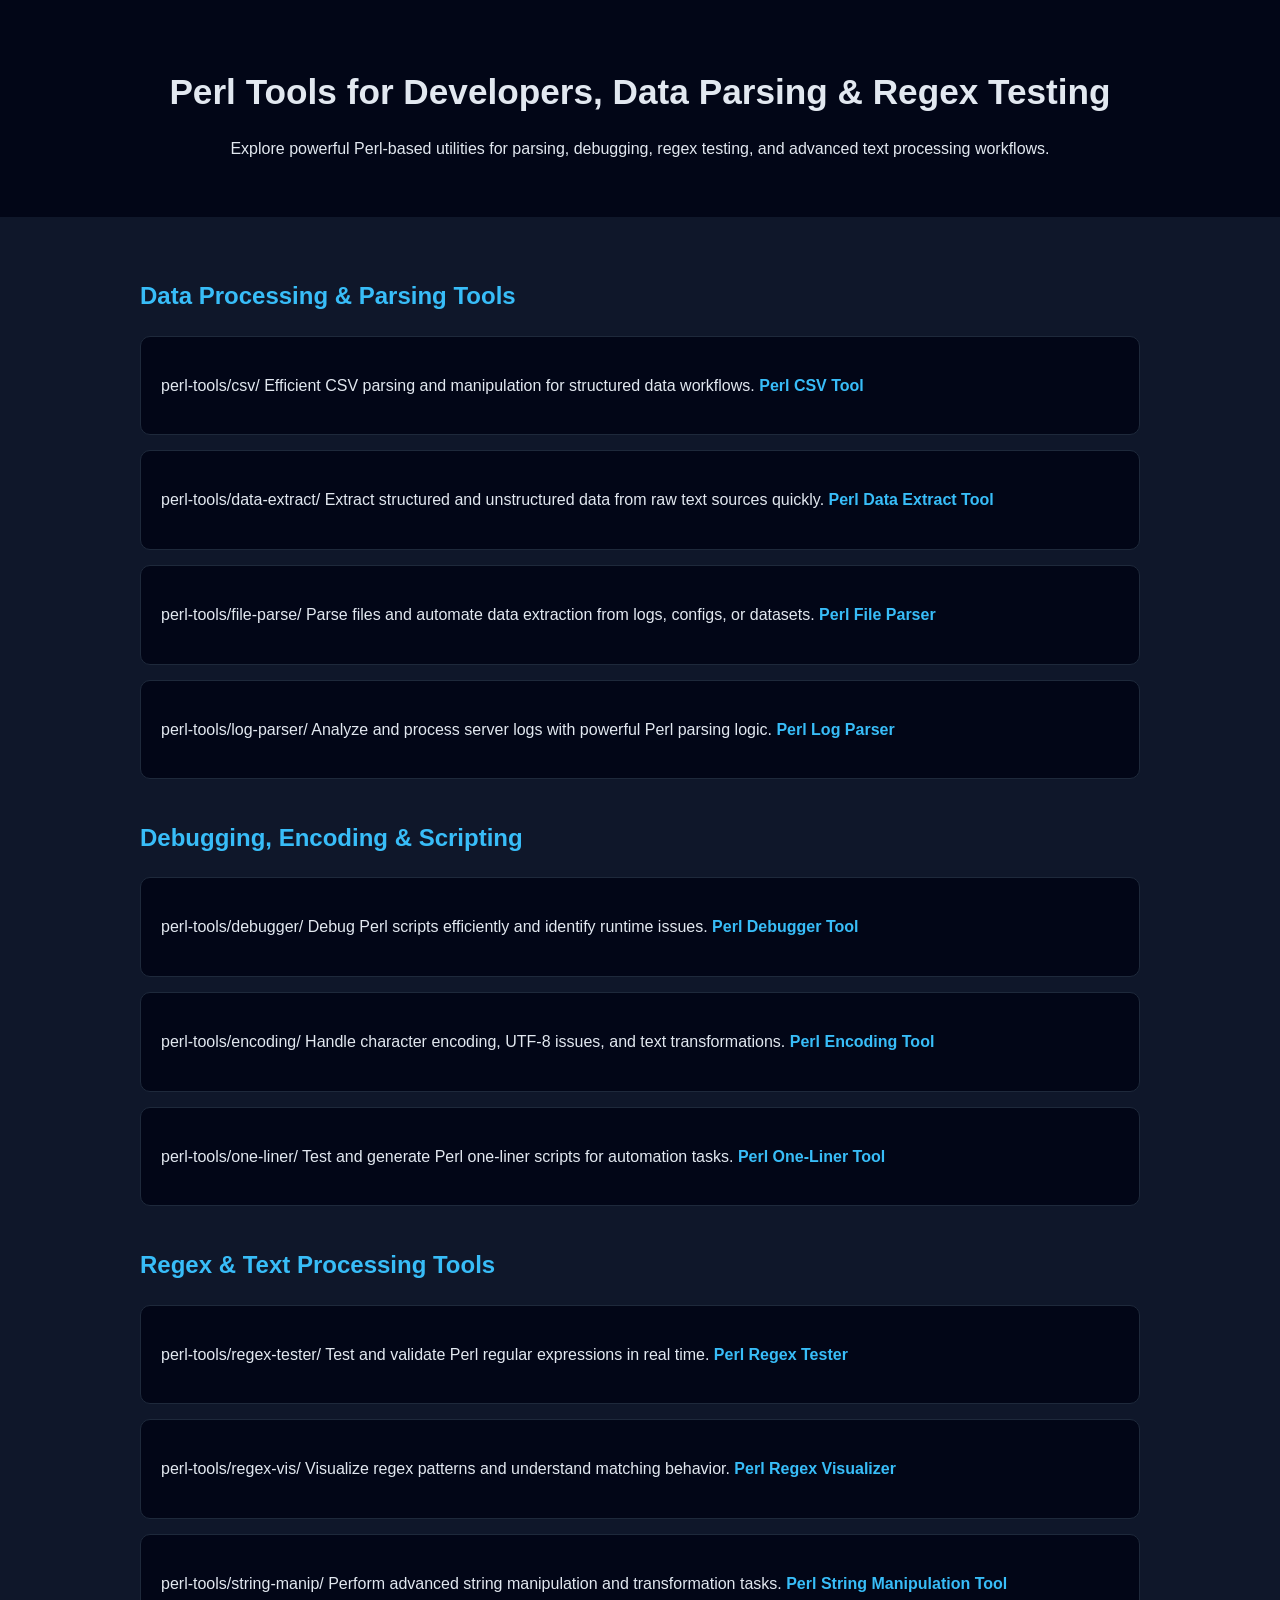
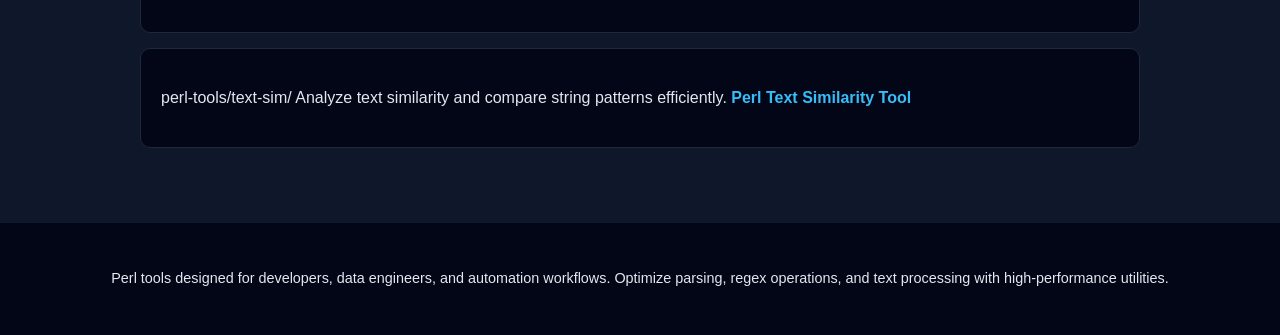
==== index.html @ 44eaa036 "Initial commit" ====
<!DOCTYPE html>
<html lang="en">
<head>
<meta charset="UTF-8">
<meta name="viewport" content="width=device-width, initial-scale=1.0">

<title>Perl Tools Online – Regex Tester, CSV Parser, Debugger & Text Processing Utilities</title>

<meta name="description" content="Advanced Perl tools for developers: regex tester, CSV parser, log analyzer, encoding utilities, and text processing tools. Optimize workflows with fast and powerful Perl utilities.">

<meta name="keywords" content="perl tools online, perl regex tester, perl csv parser, perl debugger tools, perl log parser, perl string manipulation, perl text similarity">

<meta name="google-site-verification" content="QMAlZVgw_jsHfCVlnfvifbkMZy5CKnLXh7m65vo1kLM" />

<style>
body {
    font-family: Arial, sans-serif;
    margin: 0;
    background: #0f172a;
    color: #e2e8f0;
    line-height: 1.6;
}

header {
    background: #020617;
    padding: 40px 20px;
    text-align: center;
}

h1 {
    font-size: 2.2rem;
    margin-bottom: 10px;
}

h2 {
    color: #38bdf8;
    margin-top: 40px;
}

main {
    max-width: 1000px;
    margin: auto;
    padding: 20px;
}

.tool {
    background: #020617;
    border: 1px solid #1e293b;
    padding: 20px;
    margin: 15px 0;
    border-radius: 10px;
    transition: 0.3s;
}

.tool:hover {
    border-color: #38bdf8;
    transform: translateY(-3px);
}

.tool a {
    color: #38bdf8;
    text-decoration: none;
    font-weight: bold;
}

.tool a:hover {
    text-decoration: underline;
}

footer {
    text-align: center;
    padding: 30px;
    font-size: 0.9rem;
    background: #020617;
    margin-top: 40px;
}
</style>

</head>

<body>

<header>
    <h1>Perl Tools for Developers, Data Parsing & Regex Testing</h1>
    <p>Explore powerful Perl-based utilities for parsing, debugging, regex testing, and advanced text processing workflows.</p>
</header>

<main>

<section>
<h2>Data Processing & Parsing Tools</h2>

<div class="tool">
<p>
perl-tools/csv/
Efficient CSV parsing and manipulation for structured data workflows.
<a href="perl-tools/csv/">Perl CSV Tool</a>
</p>
</div>

<div class="tool">
<p>
perl-tools/data-extract/
Extract structured and unstructured data from raw text sources quickly.
<a href="perl-tools/data-extract/">Perl Data Extract Tool</a>
</p>
</div>

<div class="tool">
<p>
perl-tools/file-parse/
Parse files and automate data extraction from logs, configs, or datasets.
<a href="perl-tools/file-parse/">Perl File Parser</a>
</p>
</div>

<div class="tool">
<p>
perl-tools/log-parser/
Analyze and process server logs with powerful Perl parsing logic.
<a href="perl-tools/log-parser/">Perl Log Parser</a>
</p>
</div>

</section>

<section>
<h2>Debugging, Encoding & Scripting</h2>

<div class="tool">
<p>
perl-tools/debugger/
Debug Perl scripts efficiently and identify runtime issues.
<a href="perl-tools/debugger/">Perl Debugger Tool</a>
</p>
</div>

<div class="tool">
<p>
perl-tools/encoding/
Handle character encoding, UTF-8 issues, and text transformations.
<a href="perl-tools/encoding/">Perl Encoding Tool</a>
</p>
</div>

<div class="tool">
<p>
perl-tools/one-liner/
Test and generate Perl one-liner scripts for automation tasks.
<a href="perl-tools/one-liner/">Perl One-Liner Tool</a>
</p>
</div>

</section>

<section>
<h2>Regex & Text Processing Tools</h2>

<div class="tool">
<p>
perl-tools/regex-tester/
Test and validate Perl regular expressions in real time.
<a href="perl-tools/regex-tester/">Perl Regex Tester</a>
</p>
</div>

<div class="tool">
<p>
perl-tools/regex-vis/
Visualize regex patterns and understand matching behavior.
<a href="perl-tools/regex-vis/">Perl Regex Visualizer</a>
</p>
</div>

<div class="tool">
<p>
perl-tools/string-manip/
Perform advanced string manipulation and transformation tasks.
<a href="perl-tools/string-manip/">Perl String Manipulation Tool</a>
</p>
</div>

<div class="tool">
<p>
perl-tools/text-sim/
Analyze text similarity and compare string patterns efficiently.
<a href="perl-tools/text-sim/">Perl Text Similarity Tool</a>
</p>
</div>

</section>

</main>

<footer>
<p>Perl tools designed for developers, data engineers, and automation workflows. Optimize parsing, regex operations, and text processing with high-performance utilities.</p>
</footer>

</body>
</html>
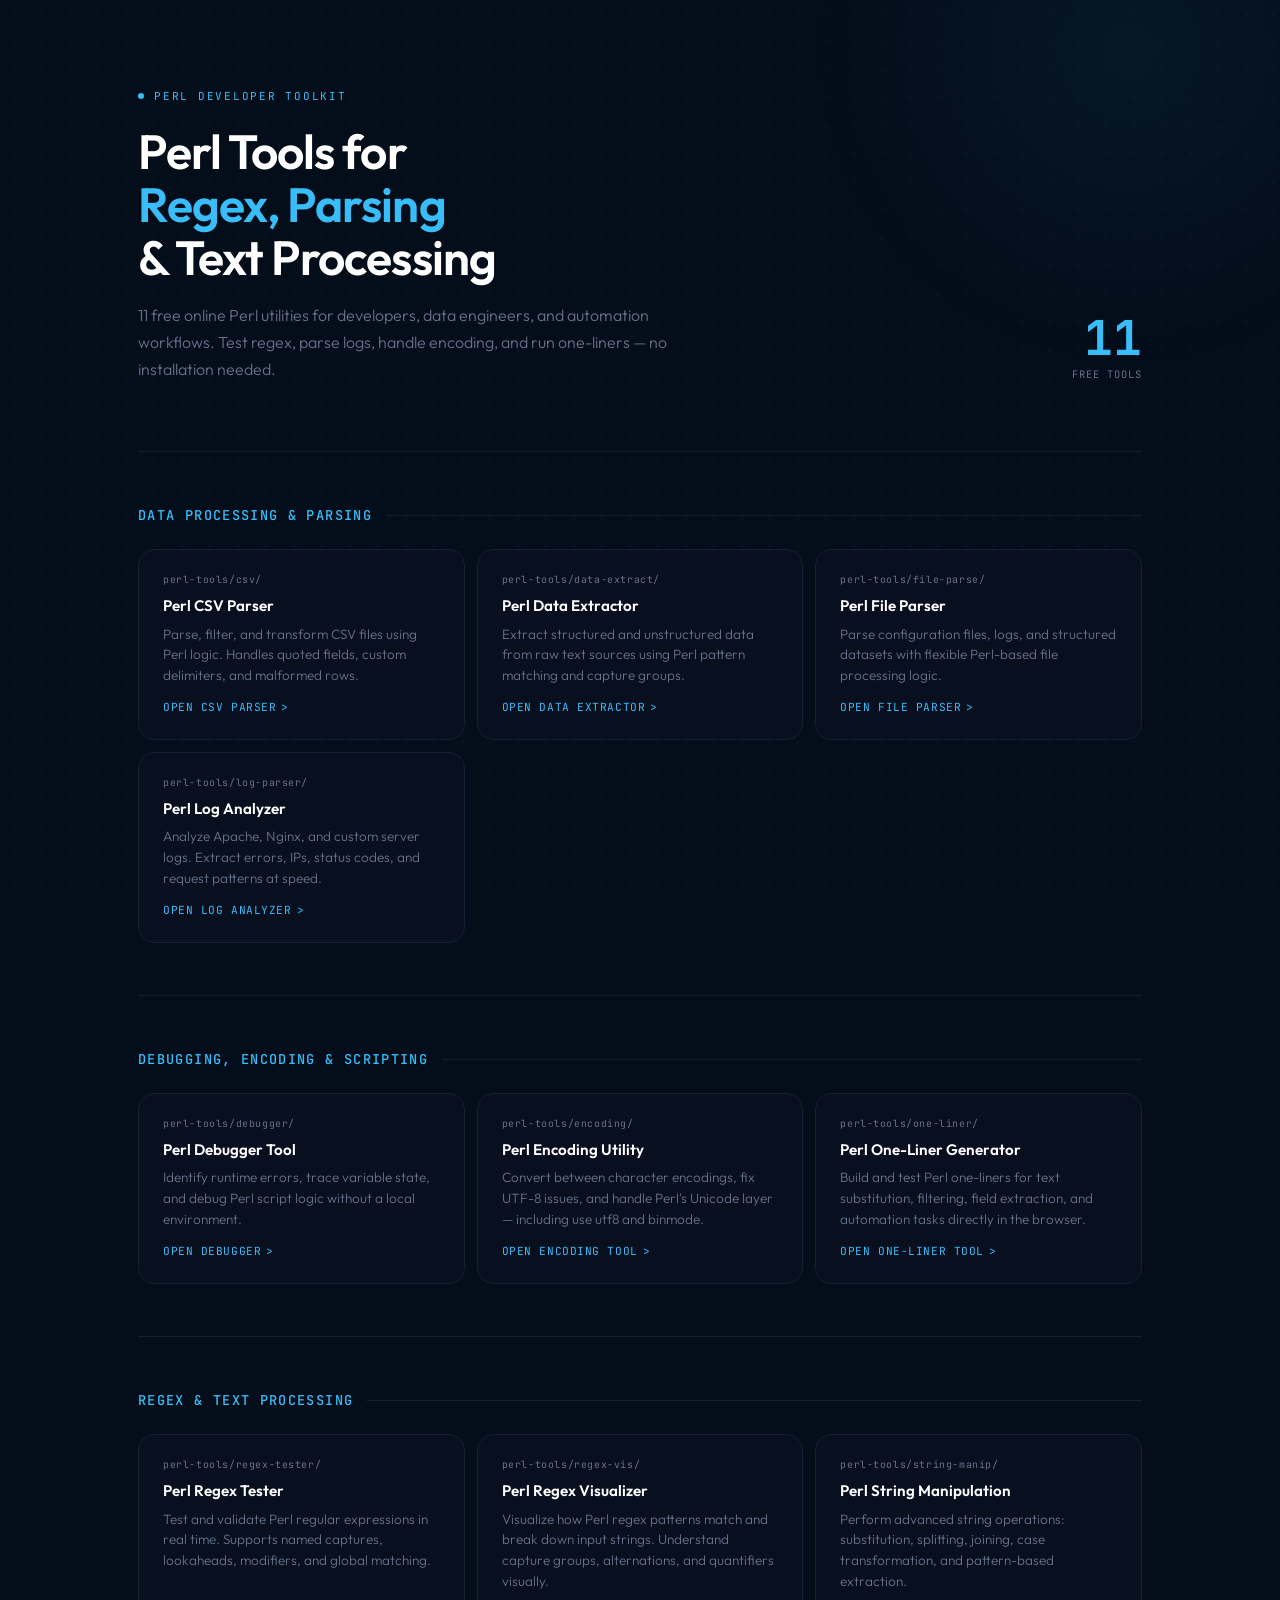
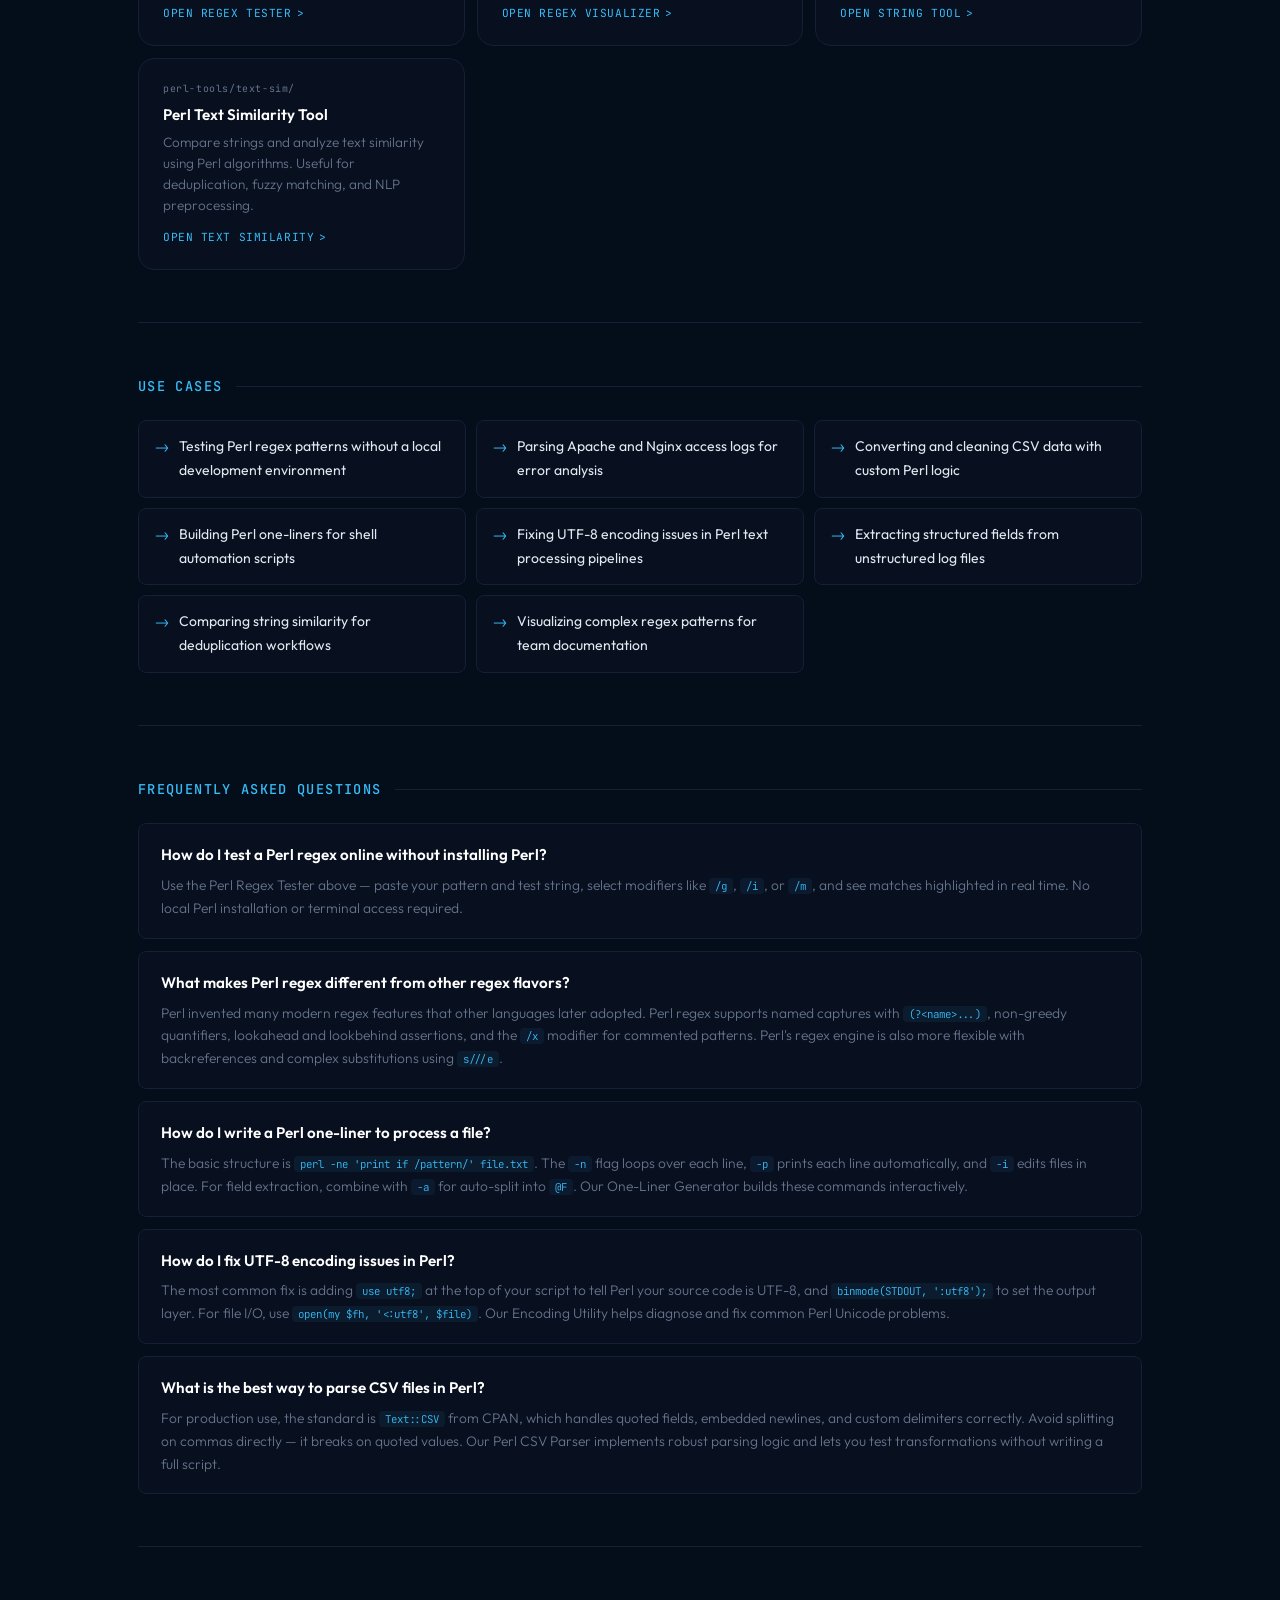
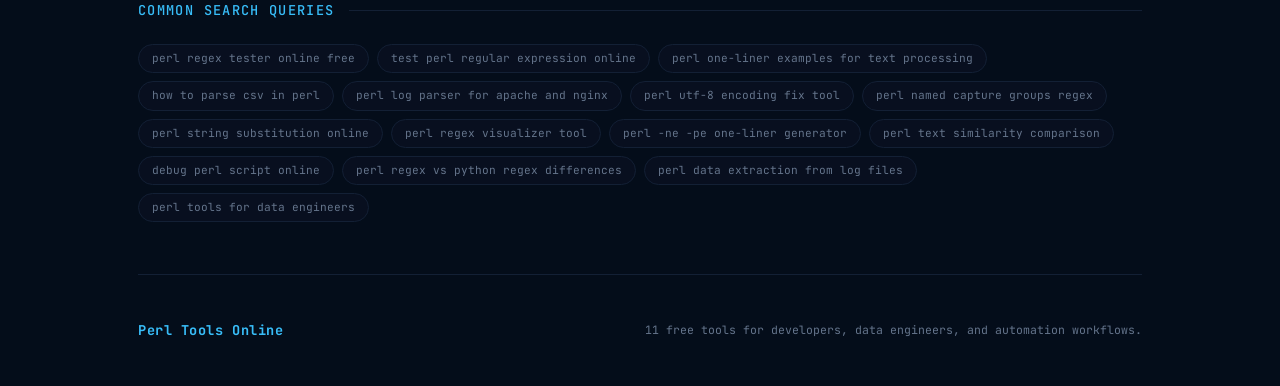
==== commit 7a4f4715: "Actualizar index.html" ====
--- a/index.html
+++ b/index.html
@@ -1,200 +1,662 @@
 <!DOCTYPE html>
+
 <html lang="en">
 <head>
 <meta charset="UTF-8">
 <meta name="viewport" content="width=device-width, initial-scale=1.0">
 
-<title>Perl Tools Online – Regex Tester, CSV Parser, Debugger & Text Processing Utilities</title>
-
-<meta name="description" content="Advanced Perl tools for developers: regex tester, CSV parser, log analyzer, encoding utilities, and text processing tools. Optimize workflows with fast and powerful Perl utilities.">
-
-<meta name="keywords" content="perl tools online, perl regex tester, perl csv parser, perl debugger tools, perl log parser, perl string manipulation, perl text similarity">
-
-<meta name="google-site-verification" content="QMAlZVgw_jsHfCVlnfvifbkMZy5CKnLXh7m65vo1kLM" />
+<title>Perl Tools Online – Regex Tester, CSV Parser, Log Analyzer & Text Processing Utilities</title>
+<meta name="description" content="Free online Perl tools for developers: test Perl regex in real time, parse CSV files, analyze server logs, debug scripts, handle encoding, and run one-liners. No installation required.">
+<meta name="keywords" content="perl tools online, perl regex tester, perl csv parser, perl log parser, perl debugger online, perl one-liner generator, perl string manipulation, perl text similarity, perl encoding tool, perl regex visualizer, online perl interpreter, test perl regex online free">
+
+<meta name="google-site-verification" content="PkLa_ViOo6FAHpvh8SacceMb95o9tePRdrqLNBz9X1M" />
+
+<meta property="og:title" content="Perl Tools Online - Regex Tester, CSV Parser, Log Analyzer and More">
+<meta property="og:description" content="11 free Perl tools for developers: regex testing, CSV parsing, log analysis, encoding, one-liners, and text processing. No installation required.">
+<meta property="og:type" content="website">
+
+<link rel="preconnect" href="https://fonts.googleapis.com">
+<link rel="preconnect" href="https://fonts.gstatic.com" crossorigin>
+<link href="https://fonts.googleapis.com/css2?family=JetBrains+Mono:wght@400;500;700&family=Outfit:wght@300;400;500;600&display=swap" rel="stylesheet">
 
 <style>
+:root {
+    --bg:        #040d1a;
+    --surface:   #080f1f;
+    --surface-2: #0c1628;
+    --border:    #132035;
+    --border-hi: #38bdf840;
+    --accent:    #38bdf8;
+    --accent-2:  #7dd3fc;
+    --accent-dim: rgba(56,189,248,.07);
+    --text:      #e2e8f0;
+    --muted:     #64748b;
+    --success:   #34d399;
+    --warning:   #fbbf24;
+    --danger:    #f87171;
+
+    --font-display: "Outfit", sans-serif;
+    --font-mono:    "JetBrains Mono", monospace;
+    --radius:    8px;
+    --radius-lg: 16px;
+    --transition: 220ms cubic-bezier(.4,0,.2,1);
+}
+
+*, *::before, *::after { box-sizing: border-box; margin: 0; padding: 0; }
+html { scroll-behavior: smooth; }
+
 body {
-    font-family: Arial, sans-serif;
-    margin: 0;
-    background: #0f172a;
-    color: #e2e8f0;
-    line-height: 1.6;
-}
-
+    background: var(--bg);
+    color: var(--text);
+    font-family: var(--font-display);
+    font-size: 16px;
+    line-height: 1.7;
+    min-height: 100vh;
+    overflow-x: hidden;
+}
+
+/* dot matrix background */
+body::before {
+    content: "";
+    position: fixed;
+    inset: 0;
+    background-image: radial-gradient(circle, rgba(56,189,248,.06) 1px, transparent 1px);
+    background-size: 28px 28px;
+    pointer-events: none;
+    z-index: 0;
+}
+
+body::after {
+    content: "";
+    position: fixed;
+    top: -300px;
+    right: -200px;
+    width: 700px;
+    height: 700px;
+    background: radial-gradient(ellipse at center, rgba(56,189,248,.06) 0%, transparent 65%);
+    pointer-events: none;
+    z-index: 0;
+}
+
+.wrapper {
+    position: relative;
+    z-index: 1;
+    max-width: 1060px;
+    margin: 0 auto;
+    padding: 0 28px;
+}
+
+/* HEADER */
 header {
-    background: #020617;
-    padding: 40px 20px;
-    text-align: center;
-}
-
-h1 {
-    font-size: 2.2rem;
-    margin-bottom: 10px;
-}
-
-h2 {
-    color: #38bdf8;
-    margin-top: 40px;
-}
-
-main {
-    max-width: 1000px;
-    margin: auto;
-    padding: 20px;
+    padding: 80px 0 68px;
+    border-bottom: 1px solid var(--border);
+    animation: fadeUp .6s ease both;
+}
+
+.header-inner {
+    display: flex;
+    align-items: flex-end;
+    justify-content: space-between;
+    gap: 40px;
+    flex-wrap: wrap;
+}
+
+.header-left { max-width: 680px; }
+
+.header-eyebrow {
+    display: inline-flex;
+    align-items: center;
+    gap: 10px;
+    font-family: var(--font-mono);
+    font-size: 11px;
+    letter-spacing: .16em;
+    text-transform: uppercase;
+    color: var(--accent);
+    margin-bottom: 20px;
+}
+
+.eyebrow-dot {
+    width: 6px;
+    height: 6px;
+    border-radius: 50%;
+    background: var(--accent);
+    animation: blink 2s ease-in-out infinite;
+}
+
+@keyframes blink {
+    0%, 100% { opacity: 1; }
+    50%       { opacity: .2; }
+}
+
+header h1 {
+    font-family: var(--font-display);
+    font-size: clamp(1.9rem, 4.5vw, 3rem);
+    font-weight: 600;
+    line-height: 1.1;
+    letter-spacing: -.02em;
+    color: #fff;
+    margin-bottom: 18px;
+}
+
+header h1 .hl { color: var(--accent); }
+
+header p {
+    font-size: 1rem;
+    color: var(--muted);
+    font-weight: 300;
+    max-width: 540px;
+}
+
+/* tool count badge */
+.tool-count {
+    display: flex;
+    flex-direction: column;
+    align-items: flex-end;
+    gap: 4px;
+    flex-shrink: 0;
+}
+
+.count-num {
+    font-family: var(--font-mono);
+    font-size: 3rem;
+    font-weight: 700;
+    color: var(--accent);
+    line-height: 1;
+}
+
+.count-label {
+    font-family: var(--font-mono);
+    font-size: .65rem;
+    letter-spacing: .1em;
+    text-transform: uppercase;
+    color: var(--muted);
+}
+
+/* SECTIONS */
+section {
+    padding: 52px 0;
+    border-bottom: 1px solid var(--border);
+    animation: fadeUp .6s ease both;
+}
+
+section:nth-of-type(1) { animation-delay: .08s; }
+section:nth-of-type(2) { animation-delay: .14s; }
+section:nth-of-type(3) { animation-delay: .20s; }
+section:nth-of-type(4) { animation-delay: .26s; }
+section:nth-of-type(5) { animation-delay: .32s; }
+section:nth-of-type(6) { animation-delay: .38s; }
+section:last-of-type   { border-bottom: none; }
+
+.section-header {
+    display: flex;
+    align-items: center;
+    gap: 14px;
+    margin-bottom: 22px;
+}
+
+.section-header h2 {
+    font-family: var(--font-mono);
+    font-size: .85rem;
+    font-weight: 500;
+    letter-spacing: .1em;
+    text-transform: uppercase;
+    color: var(--accent);
+    white-space: nowrap;
+}
+
+.section-rule {
+    flex: 1;
+    height: 1px;
+    background: var(--border);
+}
+
+/* TOOLS GRID */
+.tools-grid {
+    display: grid;
+    grid-template-columns: repeat(auto-fill, minmax(280px, 1fr));
+    gap: 12px;
 }
 
 .tool {
-    background: #020617;
-    border: 1px solid #1e293b;
-    padding: 20px;
-    margin: 15px 0;
-    border-radius: 10px;
-    transition: 0.3s;
+    background: var(--surface);
+    border: 1px solid var(--border);
+    border-radius: var(--radius-lg);
+    padding: 22px 24px;
+    display: flex;
+    flex-direction: column;
+    gap: 8px;
+    position: relative;
+    overflow: hidden;
+    text-decoration: none;
+    color: inherit;
+    transition: border-color var(--transition), transform var(--transition), box-shadow var(--transition);
+}
+
+.tool::before {
+    content: "";
+    position: absolute;
+    top: 0; left: 0; right: 0;
+    height: 1px;
+    background: linear-gradient(90deg, transparent, var(--accent), transparent);
+    opacity: 0;
+    transition: opacity var(--transition);
 }
 
 .tool:hover {
-    border-color: #38bdf8;
+    border-color: rgba(56,189,248,.35);
     transform: translateY(-3px);
-}
-
-.tool a {
-    color: #38bdf8;
-    text-decoration: none;
-    font-weight: bold;
-}
-
-.tool a:hover {
-    text-decoration: underline;
-}
-
+    box-shadow: 0 12px 40px rgba(0,0,0,.5);
+}
+
+.tool:hover::before { opacity: 1; }
+
+.tool-path {
+    font-family: var(--font-mono);
+    font-size: .62rem;
+    letter-spacing: .06em;
+    color: var(--muted);
+}
+
+.tool-name {
+    font-size: .95rem;
+    font-weight: 600;
+    color: #fff;
+    line-height: 1.2;
+}
+
+.tool-desc {
+    font-size: .845rem;
+    color: var(--muted);
+    font-weight: 300;
+    flex: 1;
+    line-height: 1.55;
+}
+
+.tool-cta {
+    display: inline-flex;
+    align-items: center;
+    gap: 5px;
+    font-family: var(--font-mono);
+    font-size: .7rem;
+    letter-spacing: .05em;
+    text-transform: uppercase;
+    color: var(--accent);
+    margin-top: 4px;
+    transition: gap var(--transition);
+}
+
+.tool-cta::after {
+    content: ">";
+    transition: transform var(--transition);
+}
+
+.tool:hover .tool-cta { gap: 9px; }
+.tool:hover .tool-cta::after { transform: translateX(3px); }
+
+/* USE CASES */
+.use-grid {
+    display: grid;
+    grid-template-columns: repeat(auto-fill, minmax(260px, 1fr));
+    gap: 10px;
+}
+
+.use-item {
+    display: flex;
+    gap: 10px;
+    align-items: flex-start;
+    background: var(--surface);
+    border: 1px solid var(--border);
+    border-radius: var(--radius);
+    padding: 14px 16px;
+    font-size: .875rem;
+    color: var(--text);
+    transition: border-color var(--transition);
+}
+
+.use-item:hover { border-color: rgba(56,189,248,.25); }
+
+.use-arrow {
+    color: var(--accent);
+    font-family: var(--font-mono);
+    font-size: .75rem;
+    flex-shrink: 0;
+    margin-top: 3px;
+}
+
+/* FAQ */
+.faq-list { display: flex; flex-direction: column; gap: 12px; }
+
+.faq-item {
+    background: var(--surface);
+    border: 1px solid var(--border);
+    border-radius: var(--radius);
+    padding: 18px 22px;
+    transition: border-color var(--transition);
+}
+
+.faq-item:hover { border-color: rgba(56,189,248,.25); }
+
+.faq-q {
+    font-size: .95rem;
+    font-weight: 600;
+    color: #fff;
+    margin-bottom: 6px;
+}
+
+.faq-a {
+    font-size: .865rem;
+    color: var(--muted);
+    font-weight: 300;
+    line-height: 1.65;
+}
+
+.faq-a code {
+    font-family: var(--font-mono);
+    font-size: .78em;
+    color: var(--accent);
+    background: var(--accent-dim);
+    border-radius: 4px;
+    padding: 1px 6px;
+}
+
+/* LONG-TAIL TAGS */
+.tag-cloud {
+    display: flex;
+    flex-wrap: wrap;
+    gap: 8px;
+}
+
+.tag {
+    font-family: var(--font-mono);
+    font-size: .7rem;
+    color: var(--muted);
+    background: var(--surface);
+    border: 1px solid var(--border);
+    border-radius: 100px;
+    padding: 4px 13px;
+    cursor: default;
+    transition: color var(--transition), border-color var(--transition), background var(--transition);
+}
+
+.tag:hover {
+    color: var(--accent);
+    border-color: rgba(56,189,248,.3);
+    background: var(--accent-dim);
+}
+
+/* FOOTER */
 footer {
-    text-align: center;
-    padding: 30px;
-    font-size: 0.9rem;
-    background: #020617;
-    margin-top: 40px;
+    padding: 44px 0;
+    border-top: 1px solid var(--border);
+    position: relative;
+    z-index: 1;
+}
+
+.footer-inner {
+    display: flex;
+    align-items: center;
+    justify-content: space-between;
+    gap: 16px;
+    flex-wrap: wrap;
+}
+
+.footer-brand {
+    font-family: var(--font-mono);
+    font-size: .85rem;
+    font-weight: 700;
+    color: var(--accent);
+    letter-spacing: .04em;
+}
+
+footer p {
+    font-family: var(--font-mono);
+    font-size: .72rem;
+    color: var(--muted);
+}
+
+/* ANIMATIONS */
+@keyframes fadeUp {
+    from { opacity: 0; transform: translateY(16px); }
+    to   { opacity: 1; transform: translateY(0); }
+}
+
+@media (max-width: 640px) {
+    header { padding: 52px 0 44px; }
+    .header-inner { flex-direction: column; align-items: flex-start; }
+    .tool-count { align-items: flex-start; }
+    .tools-grid { grid-template-columns: 1fr; }
+    .use-grid   { grid-template-columns: 1fr; }
 }
 </style>
 
 </head>
 
 <body>
-
+<div class="wrapper">
+
+<!-- HEADER -->
 <header>
-    <h1>Perl Tools for Developers, Data Parsing & Regex Testing</h1>
-    <p>Explore powerful Perl-based utilities for parsing, debugging, regex testing, and advanced text processing workflows.</p>
+    <div class="header-inner">
+        <div class="header-left">
+            <div class="header-eyebrow">
+                <span class="eyebrow-dot"></span>
+                Perl Developer Toolkit
+            </div>
+            <h1>
+                Perl Tools for<br>
+                <span class="hl">Regex, Parsing</span><br>
+                &amp; Text Processing
+            </h1>
+            <p>
+                11 free online Perl utilities for developers, data engineers, and automation workflows.
+                Test regex, parse logs, handle encoding, and run one-liners — no installation needed.
+            </p>
+        </div>
+        <div class="tool-count">
+            <span class="count-num">11</span>
+            <span class="count-label">Free tools</span>
+        </div>
+    </div>
 </header>
 
-<main>
-
+<!-- DATA PROCESSING -->
 <section>
-<h2>Data Processing & Parsing Tools</h2>
-
-<div class="tool">
-<p>
-perl-tools/csv/
-Efficient CSV parsing and manipulation for structured data workflows.
-<a href="perl-tools/csv/">Perl CSV Tool</a>
-</p>
+    <div class="section-header">
+        <h2>Data Processing &amp; Parsing</h2>
+        <span class="section-rule"></span>
+    </div>
+    <div class="tools-grid">
+
+        <a class="tool" href="perl-tools/csv/">
+            <span class="tool-path">perl-tools/csv/</span>
+            <span class="tool-name">Perl CSV Parser</span>
+            <span class="tool-desc">Parse, filter, and transform CSV files using Perl logic. Handles quoted fields, custom delimiters, and malformed rows.</span>
+            <span class="tool-cta">Open CSV Parser</span>
+        </a>
+
+        <a class="tool" href="perl-tools/data-extract/">
+            <span class="tool-path">perl-tools/data-extract/</span>
+            <span class="tool-name">Perl Data Extractor</span>
+            <span class="tool-desc">Extract structured and unstructured data from raw text sources using Perl pattern matching and capture groups.</span>
+            <span class="tool-cta">Open Data Extractor</span>
+        </a>
+
+        <a class="tool" href="perl-tools/file-parse/">
+            <span class="tool-path">perl-tools/file-parse/</span>
+            <span class="tool-name">Perl File Parser</span>
+            <span class="tool-desc">Parse configuration files, logs, and structured datasets with flexible Perl-based file processing logic.</span>
+            <span class="tool-cta">Open File Parser</span>
+        </a>
+
+        <a class="tool" href="perl-tools/log-parser/">
+            <span class="tool-path">perl-tools/log-parser/</span>
+            <span class="tool-name">Perl Log Analyzer</span>
+            <span class="tool-desc">Analyze Apache, Nginx, and custom server logs. Extract errors, IPs, status codes, and request patterns at speed.</span>
+            <span class="tool-cta">Open Log Analyzer</span>
+        </a>
+
+    </div>
+</section>
+
+<!-- DEBUGGING & SCRIPTING -->
+<section>
+    <div class="section-header">
+        <h2>Debugging, Encoding &amp; Scripting</h2>
+        <span class="section-rule"></span>
+    </div>
+    <div class="tools-grid">
+
+        <a class="tool" href="perl-tools/debugger/">
+            <span class="tool-path">perl-tools/debugger/</span>
+            <span class="tool-name">Perl Debugger Tool</span>
+            <span class="tool-desc">Identify runtime errors, trace variable state, and debug Perl script logic without a local environment.</span>
+            <span class="tool-cta">Open Debugger</span>
+        </a>
+
+        <a class="tool" href="perl-tools/encoding/">
+            <span class="tool-path">perl-tools/encoding/</span>
+            <span class="tool-name">Perl Encoding Utility</span>
+            <span class="tool-desc">Convert between character encodings, fix UTF-8 issues, and handle Perl's Unicode layer — including use utf8 and binmode.</span>
+            <span class="tool-cta">Open Encoding Tool</span>
+        </a>
+
+        <a class="tool" href="perl-tools/one-liner/">
+            <span class="tool-path">perl-tools/one-liner/</span>
+            <span class="tool-name">Perl One-Liner Generator</span>
+            <span class="tool-desc">Build and test Perl one-liners for text substitution, filtering, field extraction, and automation tasks directly in the browser.</span>
+            <span class="tool-cta">Open One-Liner Tool</span>
+        </a>
+
+    </div>
+</section>
+
+<!-- REGEX & TEXT -->
+<section>
+    <div class="section-header">
+        <h2>Regex &amp; Text Processing</h2>
+        <span class="section-rule"></span>
+    </div>
+    <div class="tools-grid">
+
+        <a class="tool" href="perl-tools/regex-tester/">
+            <span class="tool-path">perl-tools/regex-tester/</span>
+            <span class="tool-name">Perl Regex Tester</span>
+            <span class="tool-desc">Test and validate Perl regular expressions in real time. Supports named captures, lookaheads, modifiers, and global matching.</span>
+            <span class="tool-cta">Open Regex Tester</span>
+        </a>
+
+        <a class="tool" href="perl-tools/regex-vis/">
+            <span class="tool-path">perl-tools/regex-vis/</span>
+            <span class="tool-name">Perl Regex Visualizer</span>
+            <span class="tool-desc">Visualize how Perl regex patterns match and break down input strings. Understand capture groups, alternations, and quantifiers visually.</span>
+            <span class="tool-cta">Open Regex Visualizer</span>
+        </a>
+
+        <a class="tool" href="perl-tools/string-manip/">
+            <span class="tool-path">perl-tools/string-manip/</span>
+            <span class="tool-name">Perl String Manipulation</span>
+            <span class="tool-desc">Perform advanced string operations: substitution, splitting, joining, case transformation, and pattern-based extraction.</span>
+            <span class="tool-cta">Open String Tool</span>
+        </a>
+
+        <a class="tool" href="perl-tools/text-sim/">
+            <span class="tool-path">perl-tools/text-sim/</span>
+            <span class="tool-name">Perl Text Similarity Tool</span>
+            <span class="tool-desc">Compare strings and analyze text similarity using Perl algorithms. Useful for deduplication, fuzzy matching, and NLP preprocessing.</span>
+            <span class="tool-cta">Open Text Similarity</span>
+        </a>
+
+    </div>
+</section>
+
+<!-- USE CASES -->
+<section>
+    <div class="section-header">
+        <h2>Use Cases</h2>
+        <span class="section-rule"></span>
+    </div>
+    <div class="use-grid">
+        <div class="use-item"><span class="use-arrow">-&gt;</span>Testing Perl regex patterns without a local development environment</div>
+        <div class="use-item"><span class="use-arrow">-&gt;</span>Parsing Apache and Nginx access logs for error analysis</div>
+        <div class="use-item"><span class="use-arrow">-&gt;</span>Converting and cleaning CSV data with custom Perl logic</div>
+        <div class="use-item"><span class="use-arrow">-&gt;</span>Building Perl one-liners for shell automation scripts</div>
+        <div class="use-item"><span class="use-arrow">-&gt;</span>Fixing UTF-8 encoding issues in Perl text processing pipelines</div>
+        <div class="use-item"><span class="use-arrow">-&gt;</span>Extracting structured fields from unstructured log files</div>
+        <div class="use-item"><span class="use-arrow">-&gt;</span>Comparing string similarity for deduplication workflows</div>
+        <div class="use-item"><span class="use-arrow">-&gt;</span>Visualizing complex regex patterns for team documentation</div>
+    </div>
+</section>
+
+<!-- FAQ -->
+<section>
+    <div class="section-header">
+        <h2>Frequently Asked Questions</h2>
+        <span class="section-rule"></span>
+    </div>
+    <div class="faq-list">
+
+        <div class="faq-item">
+            <p class="faq-q">How do I test a Perl regex online without installing Perl?</p>
+            <p class="faq-a">Use the Perl Regex Tester above — paste your pattern and test string, select modifiers like <code>/g</code>, <code>/i</code>, or <code>/m</code>, and see matches highlighted in real time. No local Perl installation or terminal access required.</p>
+        </div>
+
+        <div class="faq-item">
+            <p class="faq-q">What makes Perl regex different from other regex flavors?</p>
+            <p class="faq-a">Perl invented many modern regex features that other languages later adopted. Perl regex supports named captures with <code>(?&lt;name&gt;...)</code>, non-greedy quantifiers, lookahead and lookbehind assertions, and the <code>/x</code> modifier for commented patterns. Perl's regex engine is also more flexible with backreferences and complex substitutions using <code>s///e</code>.</p>
+        </div>
+
+        <div class="faq-item">
+            <p class="faq-q">How do I write a Perl one-liner to process a file?</p>
+            <p class="faq-a">The basic structure is <code>perl -ne 'print if /pattern/' file.txt</code>. The <code>-n</code> flag loops over each line, <code>-p</code> prints each line automatically, and <code>-i</code> edits files in place. For field extraction, combine with <code>-a</code> for auto-split into <code>@F</code>. Our One-Liner Generator builds these commands interactively.</p>
+        </div>
+
+        <div class="faq-item">
+            <p class="faq-q">How do I fix UTF-8 encoding issues in Perl?</p>
+            <p class="faq-a">The most common fix is adding <code>use utf8;</code> at the top of your script to tell Perl your source code is UTF-8, and <code>binmode(STDOUT, ':utf8');</code> to set the output layer. For file I/O, use <code>open(my $fh, '&lt;:utf8', $file)</code>. Our Encoding Utility helps diagnose and fix common Perl Unicode problems.</p>
+        </div>
+
+        <div class="faq-item">
+            <p class="faq-q">What is the best way to parse CSV files in Perl?</p>
+            <p class="faq-a">For production use, the standard is <code>Text::CSV</code> from CPAN, which handles quoted fields, embedded newlines, and custom delimiters correctly. Avoid splitting on commas directly — it breaks on quoted values. Our Perl CSV Parser implements robust parsing logic and lets you test transformations without writing a full script.</p>
+        </div>
+
+    </div>
+</section>
+
+<!-- LONG-TAIL QUERIES -->
+<section>
+    <div class="section-header">
+        <h2>Common Search Queries</h2>
+        <span class="section-rule"></span>
+    </div>
+    <div class="tag-cloud">
+        <span class="tag">perl regex tester online free</span>
+        <span class="tag">test perl regular expression online</span>
+        <span class="tag">perl one-liner examples for text processing</span>
+        <span class="tag">how to parse csv in perl</span>
+        <span class="tag">perl log parser for apache and nginx</span>
+        <span class="tag">perl utf-8 encoding fix tool</span>
+        <span class="tag">perl named capture groups regex</span>
+        <span class="tag">perl string substitution online</span>
+        <span class="tag">perl regex visualizer tool</span>
+        <span class="tag">perl -ne -pe one-liner generator</span>
+        <span class="tag">perl text similarity comparison</span>
+        <span class="tag">debug perl script online</span>
+        <span class="tag">perl regex vs python regex differences</span>
+        <span class="tag">perl data extraction from log files</span>
+        <span class="tag">perl tools for data engineers</span>
+    </div>
+</section>
+
+<!-- FOOTER -->
+<footer>
+    <div class="footer-inner">
+        <span class="footer-brand">Perl Tools Online</span>
+        <p>11 free tools for developers, data engineers, and automation workflows.</p>
+    </div>
+</footer>
+
+
 </div>
-
-<div class="tool">
-<p>
-perl-tools/data-extract/
-Extract structured and unstructured data from raw text sources quickly.
-<a href="perl-tools/data-extract/">Perl Data Extract Tool</a>
-</p>
-</div>
-
-<div class="tool">
-<p>
-perl-tools/file-parse/
-Parse files and automate data extraction from logs, configs, or datasets.
-<a href="perl-tools/file-parse/">Perl File Parser</a>
-</p>
-</div>
-
-<div class="tool">
-<p>
-perl-tools/log-parser/
-Analyze and process server logs with powerful Perl parsing logic.
-<a href="perl-tools/log-parser/">Perl Log Parser</a>
-</p>
-</div>
-
-</section>
-
-<section>
-<h2>Debugging, Encoding & Scripting</h2>
-
-<div class="tool">
-<p>
-perl-tools/debugger/
-Debug Perl scripts efficiently and identify runtime issues.
-<a href="perl-tools/debugger/">Perl Debugger Tool</a>
-</p>
-</div>
-
-<div class="tool">
-<p>
-perl-tools/encoding/
-Handle character encoding, UTF-8 issues, and text transformations.
-<a href="perl-tools/encoding/">Perl Encoding Tool</a>
-</p>
-</div>
-
-<div class="tool">
-<p>
-perl-tools/one-liner/
-Test and generate Perl one-liner scripts for automation tasks.
-<a href="perl-tools/one-liner/">Perl One-Liner Tool</a>
-</p>
-</div>
-
-</section>
-
-<section>
-<h2>Regex & Text Processing Tools</h2>
-
-<div class="tool">
-<p>
-perl-tools/regex-tester/
-Test and validate Perl regular expressions in real time.
-<a href="perl-tools/regex-tester/">Perl Regex Tester</a>
-</p>
-</div>
-
-<div class="tool">
-<p>
-perl-tools/regex-vis/
-Visualize regex patterns and understand matching behavior.
-<a href="perl-tools/regex-vis/">Perl Regex Visualizer</a>
-</p>
-</div>
-
-<div class="tool">
-<p>
-perl-tools/string-manip/
-Perform advanced string manipulation and transformation tasks.
-<a href="perl-tools/string-manip/">Perl String Manipulation Tool</a>
-</p>
-</div>
-
-<div class="tool">
-<p>
-perl-tools/text-sim/
-Analyze text similarity and compare string patterns efficiently.
-<a href="perl-tools/text-sim/">Perl Text Similarity Tool</a>
-</p>
-</div>
-
-</section>
-
-</main>
-
-<footer>
-<p>Perl tools designed for developers, data engineers, and automation workflows. Optimize parsing, regex operations, and text processing with high-performance utilities.</p>
-</footer>
-
 </body>
 </html>
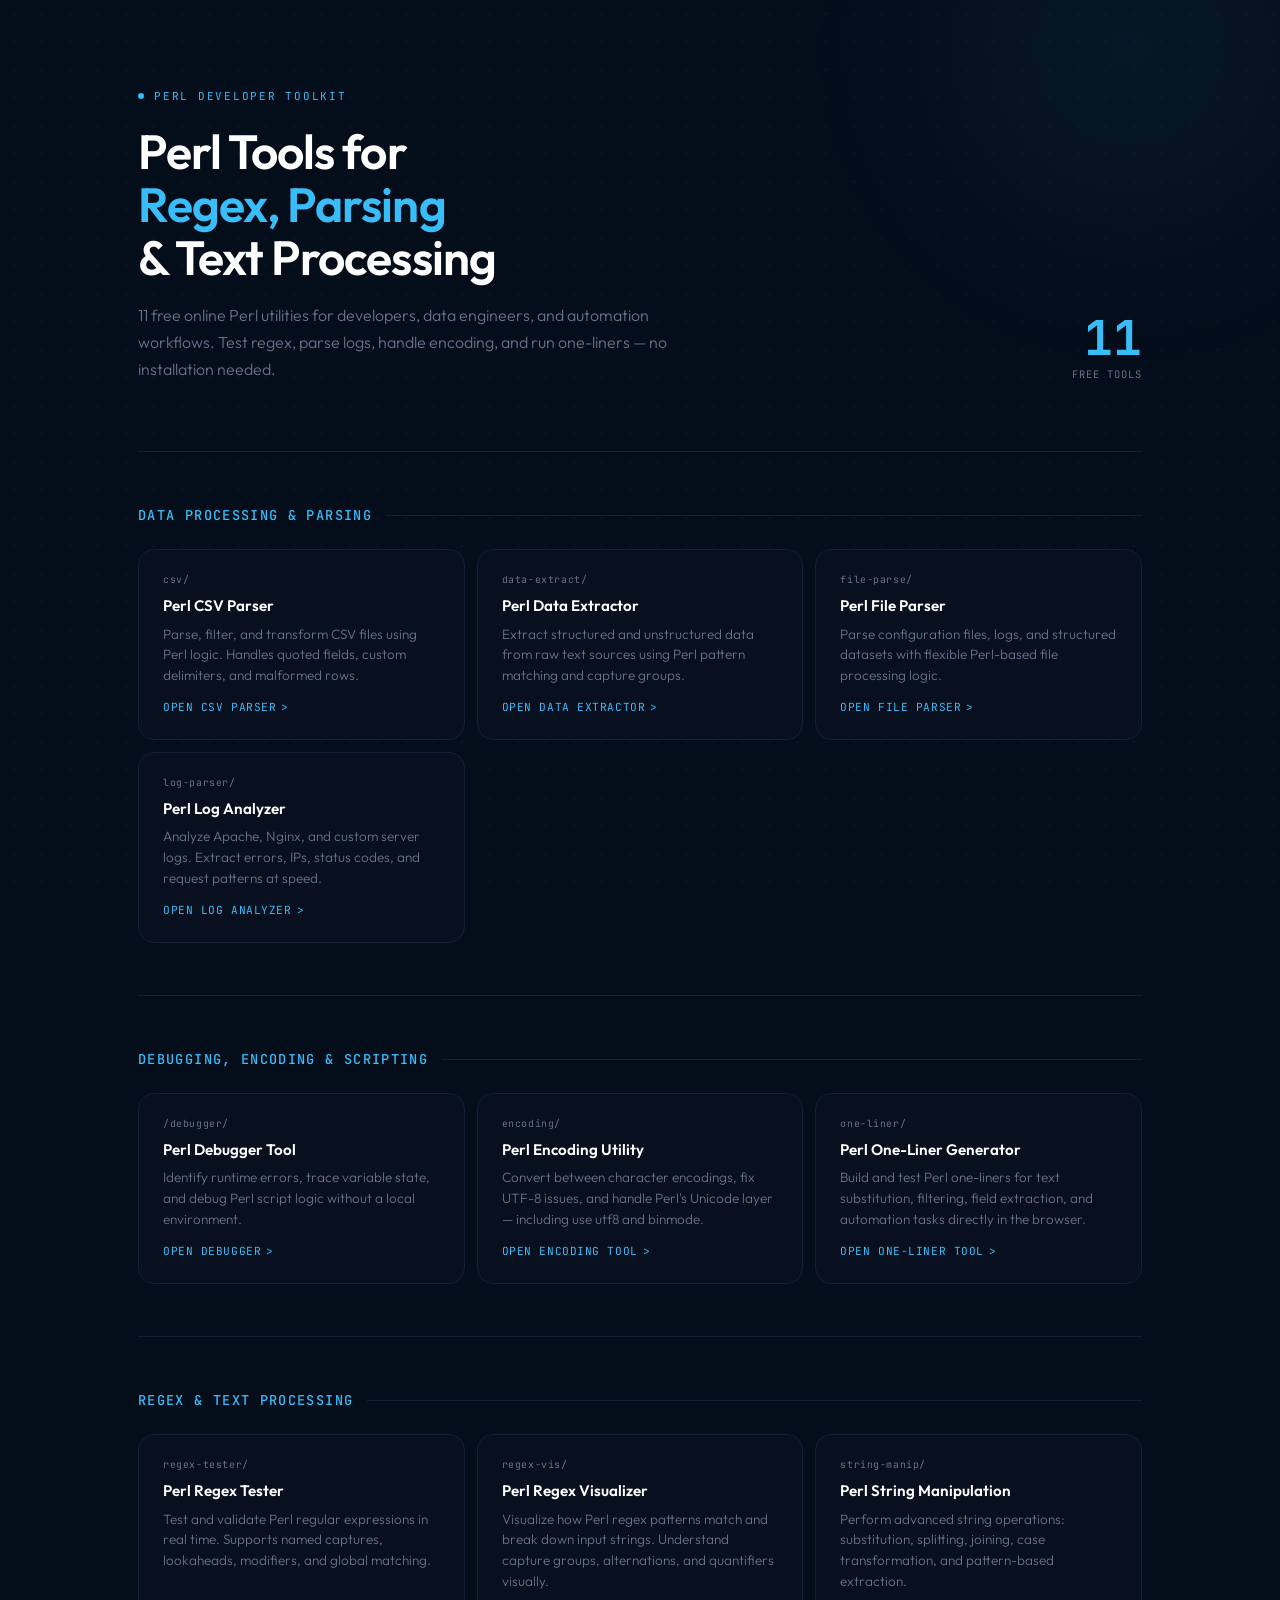
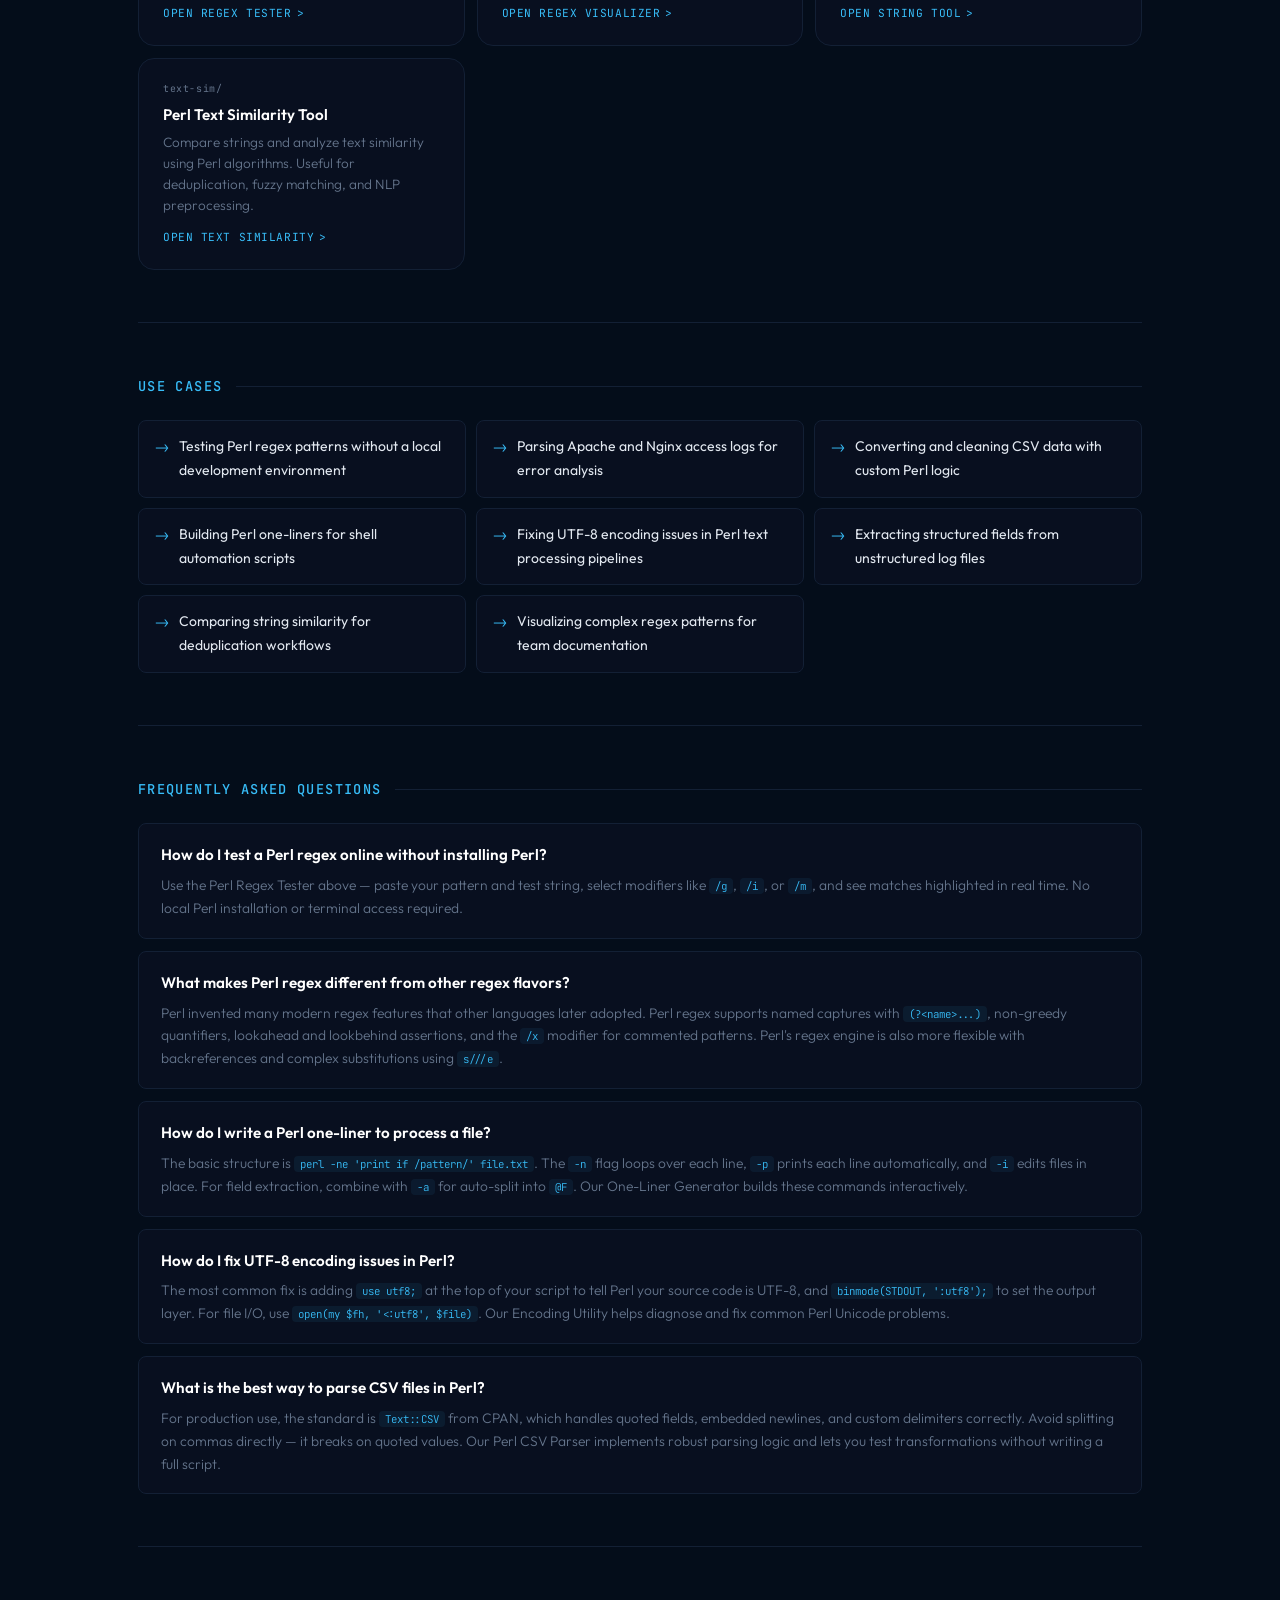
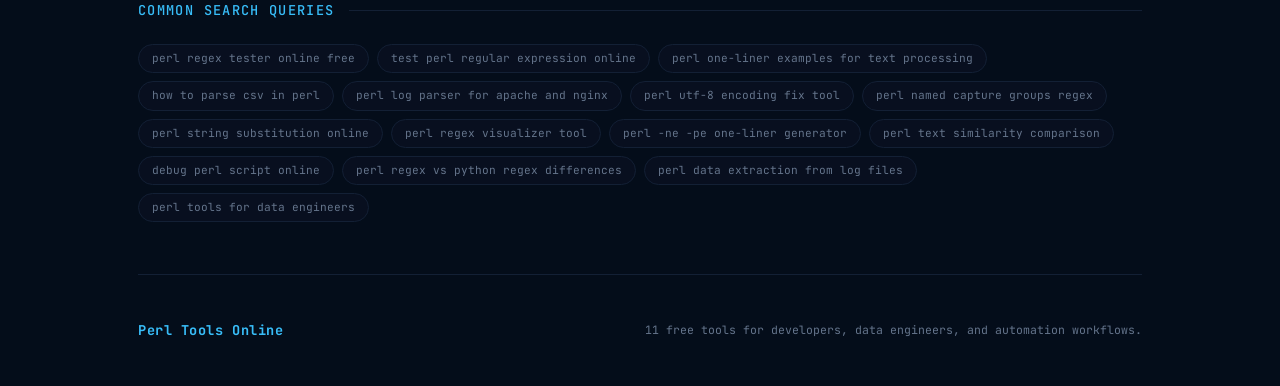
==== commit 0a07c2f1: "Actualizar index.html" ====
--- a/index.html
+++ b/index.html
@@ -467,29 +467,29 @@
     </div>
     <div class="tools-grid">
 
-        <a class="tool" href="perl-tools/csv/">
-            <span class="tool-path">perl-tools/csv/</span>
+        <a class="tool" href="csv/">
+            <span class="tool-path">csv/</span>
             <span class="tool-name">Perl CSV Parser</span>
             <span class="tool-desc">Parse, filter, and transform CSV files using Perl logic. Handles quoted fields, custom delimiters, and malformed rows.</span>
             <span class="tool-cta">Open CSV Parser</span>
         </a>
 
-        <a class="tool" href="perl-tools/data-extract/">
-            <span class="tool-path">perl-tools/data-extract/</span>
+        <a class="tool" href="data-extract/">
+            <span class="tool-path">data-extract/</span>
             <span class="tool-name">Perl Data Extractor</span>
             <span class="tool-desc">Extract structured and unstructured data from raw text sources using Perl pattern matching and capture groups.</span>
             <span class="tool-cta">Open Data Extractor</span>
         </a>
 
-        <a class="tool" href="perl-tools/file-parse/">
-            <span class="tool-path">perl-tools/file-parse/</span>
+        <a class="tool" href="file-parse/">
+            <span class="tool-path">file-parse/</span>
             <span class="tool-name">Perl File Parser</span>
             <span class="tool-desc">Parse configuration files, logs, and structured datasets with flexible Perl-based file processing logic.</span>
             <span class="tool-cta">Open File Parser</span>
         </a>
 
-        <a class="tool" href="perl-tools/log-parser/">
-            <span class="tool-path">perl-tools/log-parser/</span>
+        <a class="tool" href="log-parser/">
+            <span class="tool-path">log-parser/</span>
             <span class="tool-name">Perl Log Analyzer</span>
             <span class="tool-desc">Analyze Apache, Nginx, and custom server logs. Extract errors, IPs, status codes, and request patterns at speed.</span>
             <span class="tool-cta">Open Log Analyzer</span>
@@ -506,22 +506,22 @@
     </div>
     <div class="tools-grid">
 
-        <a class="tool" href="perl-tools/debugger/">
-            <span class="tool-path">perl-tools/debugger/</span>
+        <a class="tool" href="debugger/">
+            <span class="tool-path">/debugger/</span>
             <span class="tool-name">Perl Debugger Tool</span>
             <span class="tool-desc">Identify runtime errors, trace variable state, and debug Perl script logic without a local environment.</span>
             <span class="tool-cta">Open Debugger</span>
         </a>
 
-        <a class="tool" href="perl-tools/encoding/">
-            <span class="tool-path">perl-tools/encoding/</span>
+        <a class="tool" href="encoding/">
+            <span class="tool-path">encoding/</span>
             <span class="tool-name">Perl Encoding Utility</span>
             <span class="tool-desc">Convert between character encodings, fix UTF-8 issues, and handle Perl's Unicode layer — including use utf8 and binmode.</span>
             <span class="tool-cta">Open Encoding Tool</span>
         </a>
 
-        <a class="tool" href="perl-tools/one-liner/">
-            <span class="tool-path">perl-tools/one-liner/</span>
+        <a class="tool" href="one-liner/">
+            <span class="tool-path">one-liner/</span>
             <span class="tool-name">Perl One-Liner Generator</span>
             <span class="tool-desc">Build and test Perl one-liners for text substitution, filtering, field extraction, and automation tasks directly in the browser.</span>
             <span class="tool-cta">Open One-Liner Tool</span>
@@ -538,29 +538,29 @@
     </div>
     <div class="tools-grid">
 
-        <a class="tool" href="perl-tools/regex-tester/">
-            <span class="tool-path">perl-tools/regex-tester/</span>
+        <a class="tool" href="regex-tester/">
+            <span class="tool-path">regex-tester/</span>
             <span class="tool-name">Perl Regex Tester</span>
             <span class="tool-desc">Test and validate Perl regular expressions in real time. Supports named captures, lookaheads, modifiers, and global matching.</span>
             <span class="tool-cta">Open Regex Tester</span>
         </a>
 
-        <a class="tool" href="perl-tools/regex-vis/">
-            <span class="tool-path">perl-tools/regex-vis/</span>
+        <a class="tool" href="regex-vis/">
+            <span class="tool-path">regex-vis/</span>
             <span class="tool-name">Perl Regex Visualizer</span>
             <span class="tool-desc">Visualize how Perl regex patterns match and break down input strings. Understand capture groups, alternations, and quantifiers visually.</span>
             <span class="tool-cta">Open Regex Visualizer</span>
         </a>
 
-        <a class="tool" href="perl-tools/string-manip/">
-            <span class="tool-path">perl-tools/string-manip/</span>
+        <a class="tool" href="string-manip/">
+            <span class="tool-path">string-manip/</span>
             <span class="tool-name">Perl String Manipulation</span>
             <span class="tool-desc">Perform advanced string operations: substitution, splitting, joining, case transformation, and pattern-based extraction.</span>
             <span class="tool-cta">Open String Tool</span>
         </a>
 
-        <a class="tool" href="perl-tools/text-sim/">
-            <span class="tool-path">perl-tools/text-sim/</span>
+        <a class="tool" href="text-sim/">
+            <span class="tool-path">text-sim/</span>
             <span class="tool-name">Perl Text Similarity Tool</span>
             <span class="tool-desc">Compare strings and analyze text similarity using Perl algorithms. Useful for deduplication, fuzzy matching, and NLP preprocessing.</span>
             <span class="tool-cta">Open Text Similarity</span>
